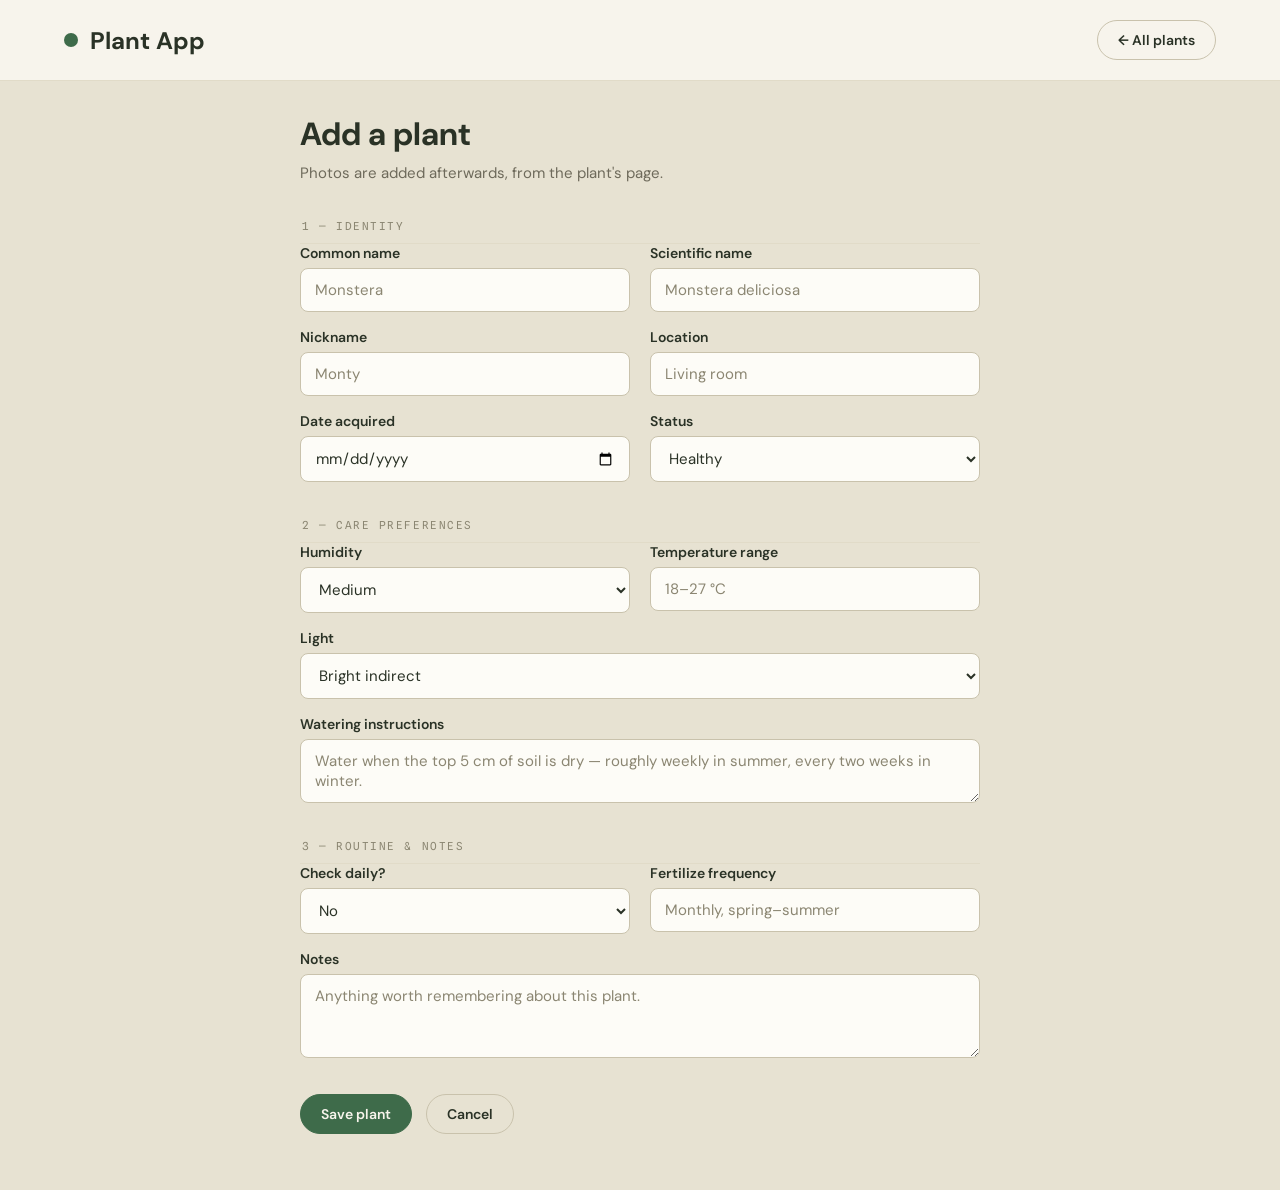
==== frontend/index.html @ 0674b853 "Add plant management features with form, API integration, and detail views - Implemented plant addit" ====
<!DOCTYPE HTML>
<html lang="en" dir="ltr">
  <head>
    <meta charset="utf-8">
    <title>Plant App</title>
    <link type="text/css" rel="stylesheet" href="./style/style.css">
  </head>

  <body>
    <header>
      <div class="header-inner">
        <h1>Plant App</h1>
        <a class="btn" href="pages/plants.html">← All plants</a>
      </div>
    </header>
    <main class="plant-form-page">
        <form data-plant-form>
          <div class="form-intro">
            <h2>Add a plant</h2>
            <p>Photos are added afterwards, from the plant's page.</p>
          </div>

          <p data-status-message aria-live="polite"></p>

          <fieldset>
            <legend>1 — Identity</legend>
            <div class="form-grid">
              <div class="form-input">
                <label for="common_name">Common name</label>
                <input type="text" id="common_name" name="common_name" placeholder="Monstera">
              </div>

              <div class="form-input">
                <label for="scientific_name">Scientific name</label>
                <input type="text" id="scientific_name" name="scientific_name" placeholder="Monstera deliciosa">
              </div>

              <div class="form-input">
                <label for="nick_name">Nickname</label>
                <input type="text" id="nick_name" name="nick_name" placeholder="Monty">
              </div>

              <div class="form-input">
                <label for="location">Location</label>
                <input type="text" id="location" name="location" placeholder="Living room">
              </div>

              <div class="form-input">
                <label for="date_acquired">Date acquired</label>
                <input type="date" id="date_acquired" name="date_acquired">
              </div>

              <div class="form-input">
                <label for="status">Status</label>
                <select id="status" name="status">
                  <option value="healthy">Healthy</option>
                  <option value="sick">Sick</option>
                  <option value="dead">Dead</option>
                </select>
              </div>
            </div>
          </fieldset>

          <fieldset>
            <legend>2 — Care preferences</legend>
            <div class="form-grid">
              <div class="form-input">
                <label for="humidity">Humidity</label>
                <select id="humidity" name="humidity">
                  <option value="low">Low</option>
                  <option value="medium" selected>Medium</option>
                  <option value="high">High</option>
                </select>
              </div>

              <div class="form-input">
                <label for="temperature">Temperature range</label>
                <input type="text" id="temperature" name="temperature" placeholder="18–27 °C">
              </div>

              <div class="form-input span-2">
                <label for="light">Light</label>
                <select id="light" name="light">
                  <option value="brightIndirect">Bright indirect</option>
                  <option value="direct">Direct</option>
                  <option value="lowLight">Low light</option>
                </select>
              </div>

              <div class="form-input span-2">
                <label for="watering">Watering instructions</label>
                <textarea id="watering" name="watering" rows="2" placeholder="Water when the top 5 cm of soil is dry — roughly weekly in summer, every two weeks in winter."></textarea>
              </div>
            </div>
          </fieldset>

          <fieldset>
            <legend>3 — Routine &amp; notes</legend>
            <div class="form-grid">
              <div class="form-input">
                <label for="checkDaily">Check daily?</label>
                <select id="checkDaily" name="checkDaily">
                  <option value="">No</option>
                  <option value="on">Yes</option>
                </select>
              </div>

              <div class="form-input">
                <label for="fertilizeFrequency">Fertilize frequency</label>
                <input type="text" id="fertilizeFrequency" name="fertilizeFrequency" placeholder="Monthly, spring–summer">
              </div>

              <div class="form-input span-2">
                <label for="notes">Notes</label>
                <textarea id="notes" name="notes" rows="3" placeholder="Anything worth remembering about this plant."></textarea>
              </div>
            </div>
          </fieldset>

          <div class="form-actions">
            <button type="submit" class="btn-primary">Save plant</button>
            <a class="btn" href="pages/plants.html">Cancel</a>
          </div>
        </form>
      </main>

    <script type="module" src="./javascript/pages/add-plant/page.js"></script>
  </body>

</html>
---- frontend/style/style.css ----
@import url('https://fonts.googleapis.com/css2?family=DM+Sans:ital,wght@0,400;0,500;0,600;0,700;1,400;1,500&family=Spline+Sans+Mono:wght@400;500;600&display=swap');

:root {
  --paper: #F7F4EC;
  --paper-bg: #E7E2D2;
  --paper-field: #FDFCF7;
  --ink: #2A3226;
  --ink-soft: #6E6A5B;
  --ink-faint: #8B8672;
  --hairline: #E1DBC8;
  --border: #C9C2AC;
  --fern: #3E6B4A;
  --fern-dark: #33503E;
  --amber: #C08A2D;
  --terracotta: #B85C33;
  --healthy-bg: #E3EDE0;
  --healthy-fg: #3D6647;
  --healthy-dot: #4A7A54;
  --sick-bg: #F4EAD3;
  --sick-fg: #8A6420;
  --sick-dot: #C08A2D;
  --dead-bg: #EAE5DC;
  --dead-fg: #7A7264;
  --dead-dot: #9A8F80;
  --error-bg: #F7E8E1;
  --error-border: #D9A28A;
  --error-fg: #8C4A2B;
  --font-serif: 'DM Sans', sans-serif;
  --font-body: 'DM Sans', sans-serif;
  --font-mono: 'Spline Sans Mono', monospace;
}

* {
  box-sizing: border-box;
}

html {
  font-family: var(--font-body);
}

body {
  margin: 0;
  padding: 0;
  background: var(--paper-bg);
  color: var(--ink);
}

a {
  color: var(--fern);
  text-decoration: none;
}

a:hover {
  color: var(--fern-dark);
  text-decoration: underline;
}

input::placeholder,
textarea::placeholder {
  color: var(--ink-faint);
}

main {
  max-width: 1200px;
  margin: 0 auto;
  padding: 0 24px;
}

header {
  background: var(--paper);
  border-bottom: 1px solid var(--hairline);
  margin-bottom: 32px;
}

.header-inner {
  max-width: 1200px;
  margin: 0 auto;
  display: flex;
  align-items: center;
  justify-content: space-between;
  gap: 16px;
  padding: 20px 24px;
}

header h1 {
  font-family: var(--font-serif);
  font-weight: 700;
  font-size: 24px;
  margin: 0;
  color: var(--ink);
  display: flex;
  align-items: center;
  gap: 12px;
  min-width: 0;
  flex-shrink: 1;
  white-space: nowrap;
  overflow: hidden;
  text-overflow: ellipsis;
}

.header-inner > .btn {
  flex-shrink: 0;
}

header h1::before {
  content: '';
  display: inline-block;
  width: 14px;
  height: 14px;
  border-radius: 999px;
  background: var(--fern);
}

/* ---------- status line ---------- */

[data-status-message] {
  font-family: var(--font-mono);
  font-size: 12px;
  letter-spacing: 0.04em;
  color: var(--ink-faint);
  margin: 0 0 16px;
}

[data-status-message]:empty {
  display: none;
}

.status--success {
  color: var(--fern-dark);
}

.status--error {
  color: var(--terracotta);
}

/* ---------- buttons ---------- */

.btn,
button {
  font-family: var(--font-body);
  font-weight: 600;
  font-size: 14px;
  border-radius: 999px;
  border: 1px solid var(--border);
  background: transparent;
  color: var(--ink);
  padding: 10px 20px;
  cursor: pointer;
  display: inline-block;
  transition: box-shadow 0.15s ease, border-color 0.15s ease, background 0.15s ease;
}

.btn:hover,
button:hover {
  border-color: var(--ink);
  text-decoration: none;
}

.btn-primary,
button[type='submit'] {
  background: var(--fern);
  border-color: var(--fern);
  color: var(--paper);
}

.btn-primary:hover,
button[type='submit']:hover {
  background: var(--fern-dark);
  border-color: var(--fern-dark);
}

button:disabled {
  background: var(--border);
  border-color: var(--border);
  color: var(--paper);
  cursor: default;
}

.btn-delete {
  border-color: var(--error-border);
  color: var(--terracotta);
}

.btn-delete:hover {
  background: var(--error-bg);
  border-color: var(--error-border);
}

/* ---------- plant list ---------- */

.plant-list-header {
  display: flex;
  align-items: center;
  justify-content: space-between;
  gap: 16px;
  flex-wrap: wrap;
  margin-bottom: 16px;
}

.plant-list-header h2 {
  font-family: var(--font-serif);
  font-weight: 700;
  font-size: 30px;
  margin: 0;
}

.status-filters {
  display: flex;
  gap: 8px;
  flex-wrap: wrap;
}

.status-filter {
  font-family: var(--font-body);
  font-size: 13px;
  font-weight: 600;
  padding: 6px 14px;
  border-radius: 999px;
  border: 1px solid var(--border);
  background: transparent;
  color: var(--ink);
  cursor: pointer;
}

.status-filter:hover {
  border-color: var(--ink);
}

.status-filter.active {
  background: var(--ink);
  border-color: var(--ink);
  color: var(--paper);
}

.plant-grid {
  display: grid;
  grid-template-columns: repeat(auto-fill, minmax(280px, 1fr));
  gap: 24px;
  padding: 0 0 48px;
}

.plant-card {
  background: var(--paper-field);
  border: 1px solid var(--hairline);
  border-radius: 10px;
  overflow: hidden;
  cursor: pointer;
  transition: box-shadow 0.15s ease, transform 0.15s ease;
  display: block;
  text-decoration: none;
  color: inherit;
}

.plant-card:hover {
  box-shadow: 0 10px 26px rgba(42, 50, 38, 0.12);
  transform: translateY(-2px);
  text-decoration: none;
}

.plant-image-wrap {
  height: 168px;
  background: #EAF0E5;
  display: flex;
  flex-direction: column;
  align-items: center;
  justify-content: center;
  gap: 4px;
  overflow: hidden;
}

.plant-image-wrap img {
  width: 100%;
  height: 100%;
  object-fit: cover;
}

.plant-image-initial {
  font-family: var(--font-serif);
  font-size: 52px;
  color: #9DB598;
}

.plant-image-note {
  font-family: var(--font-mono);
  font-size: 11px;
  color: #7E9179;
}

.plant-card-body {
  padding: 16px 18px 18px;
  display: flex;
  flex-direction: column;
  gap: 6px;
}

.plant-card-title-row {
  display: flex;
  align-items: baseline;
  justify-content: space-between;
  gap: 8px;
}

.plant-card-title-row h2 {
  font-family: var(--font-serif);
  font-weight: 700;
  font-size: 19px;
  margin: 0;
}

.plant-nick {
  font-size: 14px;
  color: var(--ink);
}

.plant-sci {
  font-size: 13px;
  font-style: italic;
  color: var(--ink-faint);
}

.status-chip {
  font-size: 12px;
  font-weight: 600;
  padding: 3px 10px;
  border-radius: 999px;
  display: inline-flex;
  align-items: center;
  gap: 6px;
  white-space: nowrap;
}

.status-chip::before {
  content: '';
  width: 7px;
  height: 7px;
  border-radius: 999px;
  display: inline-block;
}

.status-chip--healthy {
  background: var(--healthy-bg);
  color: var(--healthy-fg);
}

.status-chip--healthy::before {
  background: var(--healthy-dot);
}

.status-chip--sick {
  background: var(--sick-bg);
  color: var(--sick-fg);
}

.status-chip--sick::before {
  background: var(--sick-dot);
}

.status-chip--dead {
  background: var(--dead-bg);
  color: var(--dead-fg);
}

.status-chip--dead::before {
  background: var(--dead-dot);
}

.empty-state {
  border: 1.5px dashed var(--border);
  border-radius: 10px;
  min-height: 160px;
  display: flex;
  flex-direction: column;
  align-items: center;
  justify-content: center;
  gap: 8px;
  color: var(--ink-faint);
  font-size: 14px;
  padding: 32px;
  grid-column: 1 / -1;
}

/* ---------- plant detail ---------- */

.plant-detail {
  display: grid;
  grid-template-columns: 320px 1fr;
  gap: 44px;
  padding-bottom: 56px;
}

.plant-detail-media {
  display: flex;
  flex-direction: column;
  gap: 16px;
}

.plant-detail-photo {
  background: #EAF0E5;
  border-radius: 10px;
  height: 280px;
  display: flex;
  flex-direction: column;
  align-items: center;
  justify-content: center;
  gap: 6px;
  overflow: hidden;
}

.plant-detail-photo img {
  width: 100%;
  height: 100%;
  object-fit: cover;
}

.plant-detail-photo .plant-image-initial {
  font-size: 76px;
}

.upload-label {
  border: 1px solid var(--border);
  color: var(--ink);
  font-weight: 600;
  font-size: 14px;
  padding: 10px 0;
  border-radius: 999px;
  text-align: center;
  cursor: pointer;
  display: block;
}

.upload-label:hover {
  border-color: var(--ink);
}

.upload-label input[type='file'] {
  display: none;
}

.upload-hint {
  font-size: 12px;
  color: var(--ink-faint);
  text-align: center;
  margin: 0;
}

.record-meta {
  border-top: 1px solid var(--hairline);
  padding-top: 14px;
  display: flex;
  flex-direction: column;
  gap: 6px;
}

.record-meta .label {
  font-family: var(--font-mono);
  font-size: 11px;
  letter-spacing: 0.14em;
  text-transform: uppercase;
  color: var(--ink-faint);
}

.record-meta .value {
  font-family: var(--font-mono);
  font-size: 12px;
  color: var(--ink-soft);
}

.plant-detail-main {
  display: flex;
  flex-direction: column;
  gap: 28px;
  min-width: 0;
}

.plant-detail-heading {
  display: flex;
  flex-direction: column;
  gap: 10px;
}

.plant-detail-heading .title-row {
  display: flex;
  align-items: center;
  gap: 14px;
  flex-wrap: wrap;
}

.plant-detail-heading h2 {
  font-family: var(--font-serif);
  font-weight: 700;
  font-size: 34px;
  margin: 0;
}

.plant-detail-heading .nick {
  color: var(--ink-faint);
}

.plant-detail-heading .sci {
  font-size: 16px;
  font-style: italic;
  color: var(--ink-faint);
}

.plant-detail-heading .meta-row {
  display: flex;
  gap: 24px;
  font-size: 15px;
  flex-wrap: wrap;
}

.plant-detail-heading .meta-row .k {
  color: var(--ink-faint);
}

.detail-section {
  border-top: 1px solid var(--hairline);
  padding-top: 22px;
  display: flex;
  flex-direction: column;
  gap: 16px;
}

.detail-section .section-label {
  font-family: var(--font-mono);
  font-size: 11px;
  letter-spacing: 0.14em;
  text-transform: uppercase;
  color: var(--ink-faint);
}

.detail-grid {
  display: grid;
  grid-template-columns: 1fr 1fr;
  gap: 18px 32px;
}

.detail-field {
  display: flex;
  flex-direction: column;
  gap: 3px;
}

.detail-field .k {
  font-size: 13px;
  color: var(--ink-faint);
}

.detail-field .v {
  font-size: 15px;
  font-weight: 600;
}

.detail-notes {
  font-size: 15px;
  line-height: 1.65;
  max-width: 640px;
}

.detail-danger {
  border-top: 1px solid var(--error-border);
  margin-top: 6px;
  padding-top: 20px;
  display: flex;
  align-items: center;
  justify-content: space-between;
  gap: 16px;
  flex-wrap: wrap;
}

.detail-danger p {
  font-size: 13px;
  color: var(--ink-faint);
  margin: 0;
}

/* ---------- add plant form ---------- */

.plant-form-page {
  display: flex;
  justify-content: center;
  padding-bottom: 56px;
}

.plant-form-page form {
  width: 100%;
  max-width: 680px;
  display: flex;
  flex-direction: column;
  gap: 36px;
}

.form-intro h2 {
  font-family: var(--font-serif);
  font-weight: 700;
  font-size: 32px;
  margin: 0 0 8px;
}

.form-intro p {
  font-size: 15px;
  color: var(--ink-soft);
  margin: 0;
}

fieldset {
  border: none;
  margin: 0;
  padding: 0;
  display: flex;
  flex-direction: column;
  gap: 18px;
}

fieldset legend,
.form-section-label {
  font-family: var(--font-mono);
  font-size: 11px;
  letter-spacing: 0.14em;
  text-transform: uppercase;
  color: var(--ink-faint);
  border-bottom: 1px solid var(--hairline);
  padding-bottom: 10px;
  width: 100%;
}

.form-grid {
  display: grid;
  grid-template-columns: 1fr 1fr;
  gap: 16px 20px;
}

.form-input {
  display: flex;
  flex-direction: column;
  gap: 6px;
  margin: 0;
  width: auto;
}

.form-input.span-2 {
  grid-column: span 2;
}

.form-input label {
  font-size: 14px;
  font-weight: 600;
  margin: 0;
}

.form-input input,
.form-input select,
.form-input textarea {
  font-family: var(--font-body);
  font-size: 15px;
  padding: 11px 14px;
  border: 1px solid var(--border);
  border-radius: 8px;
  background: var(--paper-field);
  color: var(--ink);
  outline: none;
  width: 100%;
}

.form-input input:focus,
.form-input select:focus,
.form-input textarea:focus {
  border-color: var(--fern);
}

.form-input textarea {
  resize: vertical;
}

.form-input input[type='checkbox'] {
  width: auto;
  padding: 0;
}

.form-actions {
  display: flex;
  align-items: center;
  gap: 14px;
}

.form-error {
  background: var(--error-bg);
  border: 1px solid var(--error-border);
  border-radius: 8px;
  padding: 14px 16px;
  font-size: 14px;
  line-height: 1.5;
  color: var(--error-fg);
}

.form-error strong {
  color: var(--error-fg);
}

@media (max-width: 720px) {
  .plant-detail {
    grid-template-columns: 1fr;
  }

  .form-grid {
    grid-template-columns: 1fr;
  }

  .form-input.span-2 {
    grid-column: span 1;
  }

  .header-inner {
    padding: 16px;
    gap: 10px;
  }

  header h1 {
    font-size: 19px;
  }

  .header-inner .btn {
    padding: 8px 14px;
    font-size: 13px;
  }
}
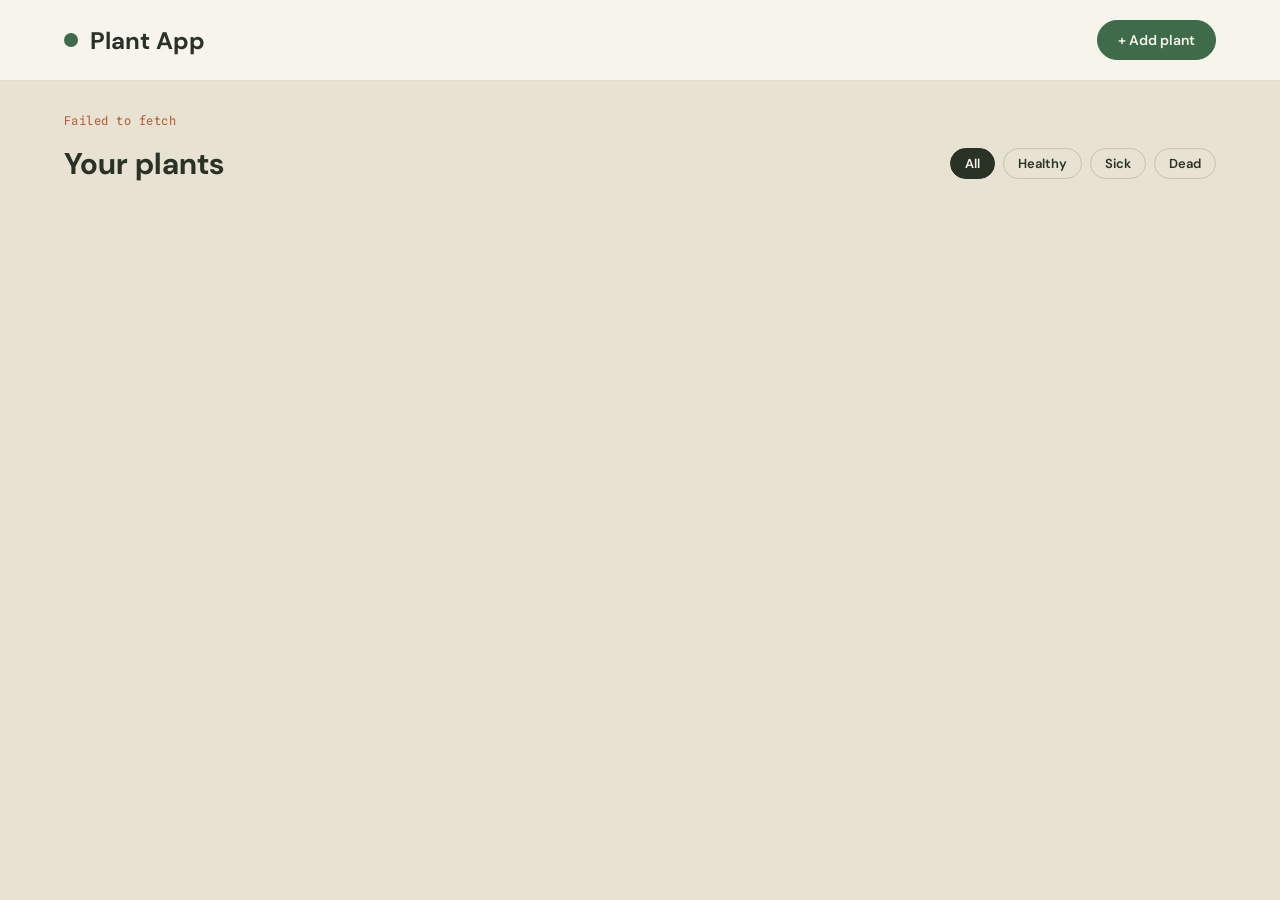
==== commit 70ef1340: "Refactor plant management: update navigation, add plant form, and enhance plant list display" ====
--- a/frontend/index.html
+++ b/frontend/index.html
@@ -2,129 +2,32 @@
 <html lang="en" dir="ltr">
   <head>
     <meta charset="utf-8">
+    <meta name="viewport" content="width=device-width, initial-scale=1">
     <title>Plant App</title>
     <link type="text/css" rel="stylesheet" href="./style/style.css">
   </head>
-
   <body>
     <header>
       <div class="header-inner">
         <h1>Plant App</h1>
-        <a class="btn" href="pages/plants.html">← All plants</a>
+        <a class="btn btn-primary" href="pages/add-plant.html">+ Add plant</a>
       </div>
     </header>
-    <main class="plant-form-page">
-        <form data-plant-form>
-          <div class="form-intro">
-            <h2>Add a plant</h2>
-            <p>Photos are added afterwards, from the plant's page.</p>
-          </div>
 
-          <p data-status-message aria-live="polite"></p>
+    <main>
+      <p data-status-message aria-live="polite"></p>
+      <div class="plant-list-header">
+        <h2>Your plants</h2>
+        <div class="status-filters" data-status-filters>
+          <button type="button" class="status-filter active" data-filter="all">All</button>
+          <button type="button" class="status-filter" data-filter="healthy">Healthy</button>
+          <button type="button" class="status-filter" data-filter="sick">Sick</button>
+          <button type="button" class="status-filter" data-filter="dead">Dead</button>
+        </div>
+      </div>
+      <div class="plant-grid" data-plant-list></div>
+    </main>
 
-          <fieldset>
-            <legend>1 — Identity</legend>
-            <div class="form-grid">
-              <div class="form-input">
-                <label for="common_name">Common name</label>
-                <input type="text" id="common_name" name="common_name" placeholder="Monstera">
-              </div>
-
-              <div class="form-input">
-                <label for="scientific_name">Scientific name</label>
-                <input type="text" id="scientific_name" name="scientific_name" placeholder="Monstera deliciosa">
-              </div>
-
-              <div class="form-input">
-                <label for="nick_name">Nickname</label>
-                <input type="text" id="nick_name" name="nick_name" placeholder="Monty">
-              </div>
-
-              <div class="form-input">
-                <label for="location">Location</label>
-                <input type="text" id="location" name="location" placeholder="Living room">
-              </div>
-
-              <div class="form-input">
-                <label for="date_acquired">Date acquired</label>
-                <input type="date" id="date_acquired" name="date_acquired">
-              </div>
-
-              <div class="form-input">
-                <label for="status">Status</label>
-                <select id="status" name="status">
-                  <option value="healthy">Healthy</option>
-                  <option value="sick">Sick</option>
-                  <option value="dead">Dead</option>
-                </select>
-              </div>
-            </div>
-          </fieldset>
-
-          <fieldset>
-            <legend>2 — Care preferences</legend>
-            <div class="form-grid">
-              <div class="form-input">
-                <label for="humidity">Humidity</label>
-                <select id="humidity" name="humidity">
-                  <option value="low">Low</option>
-                  <option value="medium" selected>Medium</option>
-                  <option value="high">High</option>
-                </select>
-              </div>
-
-              <div class="form-input">
-                <label for="temperature">Temperature range</label>
-                <input type="text" id="temperature" name="temperature" placeholder="18–27 °C">
-              </div>
-
-              <div class="form-input span-2">
-                <label for="light">Light</label>
-                <select id="light" name="light">
-                  <option value="brightIndirect">Bright indirect</option>
-                  <option value="direct">Direct</option>
-                  <option value="lowLight">Low light</option>
-                </select>
-              </div>
-
-              <div class="form-input span-2">
-                <label for="watering">Watering instructions</label>
-                <textarea id="watering" name="watering" rows="2" placeholder="Water when the top 5 cm of soil is dry — roughly weekly in summer, every two weeks in winter."></textarea>
-              </div>
-            </div>
-          </fieldset>
-
-          <fieldset>
-            <legend>3 — Routine &amp; notes</legend>
-            <div class="form-grid">
-              <div class="form-input">
-                <label for="checkDaily">Check daily?</label>
-                <select id="checkDaily" name="checkDaily">
-                  <option value="">No</option>
-                  <option value="on">Yes</option>
-                </select>
-              </div>
-
-              <div class="form-input">
-                <label for="fertilizeFrequency">Fertilize frequency</label>
-                <input type="text" id="fertilizeFrequency" name="fertilizeFrequency" placeholder="Monthly, spring–summer">
-              </div>
-
-              <div class="form-input span-2">
-                <label for="notes">Notes</label>
-                <textarea id="notes" name="notes" rows="3" placeholder="Anything worth remembering about this plant."></textarea>
-              </div>
-            </div>
-          </fieldset>
-
-          <div class="form-actions">
-            <button type="submit" class="btn-primary">Save plant</button>
-            <a class="btn" href="pages/plants.html">Cancel</a>
-          </div>
-        </form>
-      </main>
-
-    <script type="module" src="./javascript/pages/add-plant/page.js"></script>
+    <script type="module" src="./javascript/pages/plant-list/page.js"></script>
   </body>
-
-</html>
+</html>
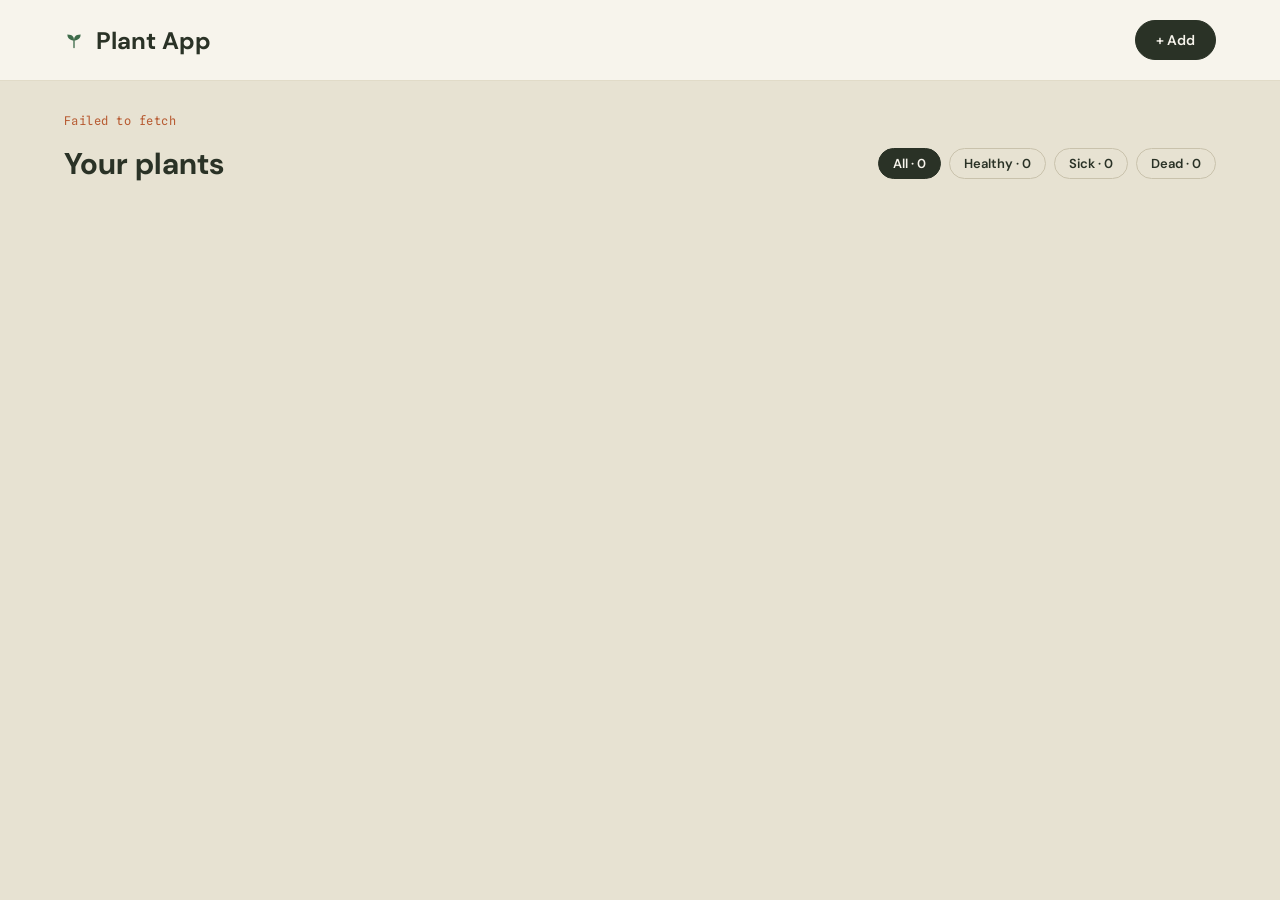
==== commit ee1ba884: "Refactor plant detail and list UI: update button styles, enhance plant card layout, and improve filt" ====
--- a/frontend/index.html
+++ b/frontend/index.html
@@ -10,7 +10,7 @@
     <header>
       <div class="header-inner">
         <h1>Plant App</h1>
-        <a class="btn btn-primary" href="pages/add-plant.html">+ Add plant</a>
+        <a class="btn btn-dark" href="pages/add-plant.html">+ Add</a>
       </div>
     </header>
 
@@ -19,10 +19,10 @@
       <div class="plant-list-header">
         <h2>Your plants</h2>
         <div class="status-filters" data-status-filters>
-          <button type="button" class="status-filter active" data-filter="all">All</button>
-          <button type="button" class="status-filter" data-filter="healthy">Healthy</button>
-          <button type="button" class="status-filter" data-filter="sick">Sick</button>
-          <button type="button" class="status-filter" data-filter="dead">Dead</button>
+          <button type="button" class="status-filter active" data-filter="all">All · <span data-count>0</span></button>
+          <button type="button" class="status-filter" data-filter="healthy">Healthy · <span data-count>0</span></button>
+          <button type="button" class="status-filter" data-filter="sick">Sick · <span data-count>0</span></button>
+          <button type="button" class="status-filter" data-filter="dead">Dead · <span data-count>0</span></button>
         </div>
       </div>
       <div class="plant-grid" data-plant-list></div>
--- a/frontend/style/style.css
+++ b/frontend/style/style.css
@@ -102,13 +102,20 @@
   flex-shrink: 0;
 }
 
+.plant-detail-title-link {
+  display: none;
+}
+
 header h1::before {
   content: '';
   display: inline-block;
-  width: 14px;
-  height: 14px;
-  border-radius: 999px;
-  background: var(--fern);
+  width: 20px;
+  height: 20px;
+  flex-shrink: 0;
+  background-image: url("data:image/svg+xml,%3Csvg xmlns='http://www.w3.org/2000/svg' viewBox='0 0 24 24' fill='none'%3E%3Cpath d='M12 21V13' stroke='%233E6B4A' stroke-width='1.6' stroke-linecap='round'/%3E%3Cpath d='M12 13C12 13 4 12.5 4 5.5C11 5.5 12 9 12 13Z' fill='%233E6B4A'/%3E%3Cpath d='M12 13C12 13 20 12.5 20 5.5C13 5.5 12 9 12 13Z' fill='%233E6B4A'/%3E%3C/svg%3E");
+  background-repeat: no-repeat;
+  background-position: center;
+  background-size: contain;
 }
 
 /* ---------- status line ---------- */
@@ -169,6 +176,18 @@
   border-color: var(--fern-dark);
 }
 
+.btn-dark {
+  background: var(--ink);
+  border-color: var(--ink);
+  color: var(--paper);
+}
+
+.btn-dark:hover {
+  background: var(--ink);
+  border-color: var(--ink);
+  opacity: 0.9;
+}
+
 button:disabled {
   background: var(--border);
   border-color: var(--border);
@@ -308,8 +327,8 @@
 }
 
 .plant-nick {
-  font-size: 14px;
-  color: var(--ink);
+  font-weight: 400;
+  color: var(--ink-faint);
 }
 
 .plant-sci {
@@ -417,19 +436,11 @@
 }
 
 .upload-label {
-  border: 1px solid var(--border);
-  color: var(--ink);
-  font-weight: 600;
-  font-size: 14px;
-  padding: 10px 0;
-  border-radius: 999px;
-  text-align: center;
-  cursor: pointer;
-  display: block;
-}
-
-.upload-label:hover {
-  border-color: var(--ink);
+  display: flex;
+  align-items: center;
+  justify-content: center;
+  gap: 6px;
+  width: 100%;
 }
 
 .upload-label input[type='file'] {
@@ -443,53 +454,41 @@
   margin: 0;
 }
 
-.record-meta {
-  border-top: 1px solid var(--hairline);
-  padding-top: 14px;
-  display: flex;
-  flex-direction: column;
-  gap: 6px;
-}
-
-.record-meta .label {
-  font-family: var(--font-mono);
-  font-size: 11px;
-  letter-spacing: 0.14em;
-  text-transform: uppercase;
-  color: var(--ink-faint);
-}
-
-.record-meta .value {
-  font-family: var(--font-mono);
-  font-size: 12px;
-  color: var(--ink-soft);
-}
-
 .plant-detail-main {
   display: flex;
   flex-direction: column;
-  gap: 28px;
+  gap: 16px;
   min-width: 0;
 }
 
 .plant-detail-heading {
-  display: flex;
-  flex-direction: column;
-  gap: 10px;
+  background: var(--paper-field);
+  border: 1px solid var(--hairline);
+  border-radius: 10px;
+  padding: 20px 22px;
+  display: flex;
+  flex-direction: column;
+  gap: 8px;
 }
 
 .plant-detail-heading .title-row {
-  display: flex;
-  align-items: center;
+  display: grid;
+  grid-template-columns: 1fr auto;
+  align-items: start;
   gap: 14px;
-  flex-wrap: wrap;
 }
 
 .plant-detail-heading h2 {
   font-family: var(--font-serif);
   font-weight: 700;
-  font-size: 34px;
-  margin: 0;
+  font-size: 24px;
+  margin: 0;
+}
+
+.plant-detail-heading .name-sci-row {
+  display: grid;
+  grid-template-columns: 1fr 1fr;
+  gap: 18px 32px;
 }
 
 .plant-detail-heading .nick {
@@ -497,25 +496,25 @@
 }
 
 .plant-detail-heading .sci {
-  font-size: 16px;
+  font-size: 15px;
   font-style: italic;
   color: var(--ink-faint);
 }
 
 .plant-detail-heading .meta-row {
-  display: flex;
-  gap: 24px;
-  font-size: 15px;
-  flex-wrap: wrap;
-}
-
-.plant-detail-heading .meta-row .k {
-  color: var(--ink-faint);
+  display: grid;
+  grid-template-columns: 1fr 1fr;
+  gap: 18px 32px;
+  margin-top: 6px;
+  padding-top: 18px;
+  border-top: 1px solid var(--hairline);
 }
 
 .detail-section {
-  border-top: 1px solid var(--hairline);
-  padding-top: 22px;
+  background: var(--paper-field);
+  border: 1px solid var(--hairline);
+  border-radius: 10px;
+  padding: 20px 22px;
   display: flex;
   flex-direction: column;
   gap: 16px;
@@ -557,21 +556,25 @@
   max-width: 640px;
 }
 
-.detail-danger {
-  border-top: 1px solid var(--error-border);
-  margin-top: 6px;
-  padding-top: 20px;
-  display: flex;
+.detail-actions {
+  flex-direction: row;
   align-items: center;
   justify-content: space-between;
   gap: 16px;
   flex-wrap: wrap;
 }
 
-.detail-danger p {
+.detail-actions-hint {
   font-size: 13px;
   color: var(--ink-faint);
   margin: 0;
+}
+
+.detail-actions-buttons {
+  display: flex;
+  align-items: center;
+  gap: 12px;
+  flex-wrap: wrap;
 }
 
 /* ---------- add plant form ---------- */
@@ -653,6 +656,7 @@
 .form-input textarea {
   font-family: var(--font-body);
   font-size: 15px;
+  line-height: 1.4;
   padding: 11px 14px;
   border: 1px solid var(--border);
   border-radius: 8px;
@@ -660,6 +664,16 @@
   color: var(--ink);
   outline: none;
   width: 100%;
+  box-sizing: border-box;
+}
+
+.form-input select {
+  appearance: none;
+  -webkit-appearance: none;
+  background-image: url("data:image/svg+xml,%3Csvg xmlns='http://www.w3.org/2000/svg' width='12' height='8' viewBox='0 0 12 8' fill='none'%3E%3Cpath d='M1 1.5L6 6.5L11 1.5' stroke='%236E6A5B' stroke-width='1.5' stroke-linecap='round' stroke-linejoin='round'/%3E%3C/svg%3E");
+  background-repeat: no-repeat;
+  background-position: right 14px center;
+  padding-right: 36px;
 }
 
 .form-input input:focus,
@@ -710,6 +724,111 @@
     grid-column: span 1;
   }
 
+  .plant-grid {
+    grid-template-columns: 1fr;
+    gap: 12px;
+  }
+
+  .plant-card {
+    display: flex;
+    align-items: center;
+    gap: 14px;
+    padding: 10px 14px;
+  }
+
+  .plant-image-wrap {
+    width: 48px;
+    height: 48px;
+    flex-shrink: 0;
+    border-radius: 8px;
+  }
+
+  .plant-image-wrap .plant-image-initial {
+    font-size: 22px;
+  }
+
+  .plant-image-wrap .plant-image-note {
+    display: none;
+  }
+
+  .plant-card-body {
+    padding: 0;
+    flex: 1;
+    min-width: 0;
+    gap: 2px;
+  }
+
+  .plant-card-title-row {
+    justify-content: flex-start;
+    gap: 6px;
+  }
+
+  .plant-card-title-row h2 {
+    font-size: 16px;
+    overflow: hidden;
+    text-overflow: ellipsis;
+    white-space: nowrap;
+  }
+
+  .plant-card-title-row .status-chip {
+    order: 3;
+    margin-left: auto;
+  }
+
+  .plant-sci {
+    overflow: hidden;
+    text-overflow: ellipsis;
+    white-space: nowrap;
+  }
+
+  .plant-detail-heading h2 {
+    font-size: 19px;
+  }
+
+  .detail-actions {
+    flex-direction: column-reverse;
+    justify-content: center;
+    text-align: center;
+  }
+
+  .detail-actions-buttons {
+    justify-content: center;
+    width: 100%;
+  }
+
+  .app-title,
+  .plant-detail-back {
+    display: none;
+  }
+
+  .plant-detail-title-link {
+    display: flex;
+    align-items: center;
+    gap: 12px;
+    color: var(--ink);
+    text-decoration: none;
+    font-family: var(--font-serif);
+    font-weight: 700;
+    font-size: 19px;
+    min-width: 0;
+  }
+
+  .plant-detail-title-link::before {
+    content: '←';
+    flex-shrink: 0;
+  }
+
+  .plant-detail-title-link span {
+    overflow: hidden;
+    text-overflow: ellipsis;
+    white-space: nowrap;
+  }
+
+  .plant-detail-title-link .nick {
+    color: var(--ink-faint);
+    font-weight: 400;
+  }
+
   .header-inner {
     padding: 16px;
     gap: 10px;
